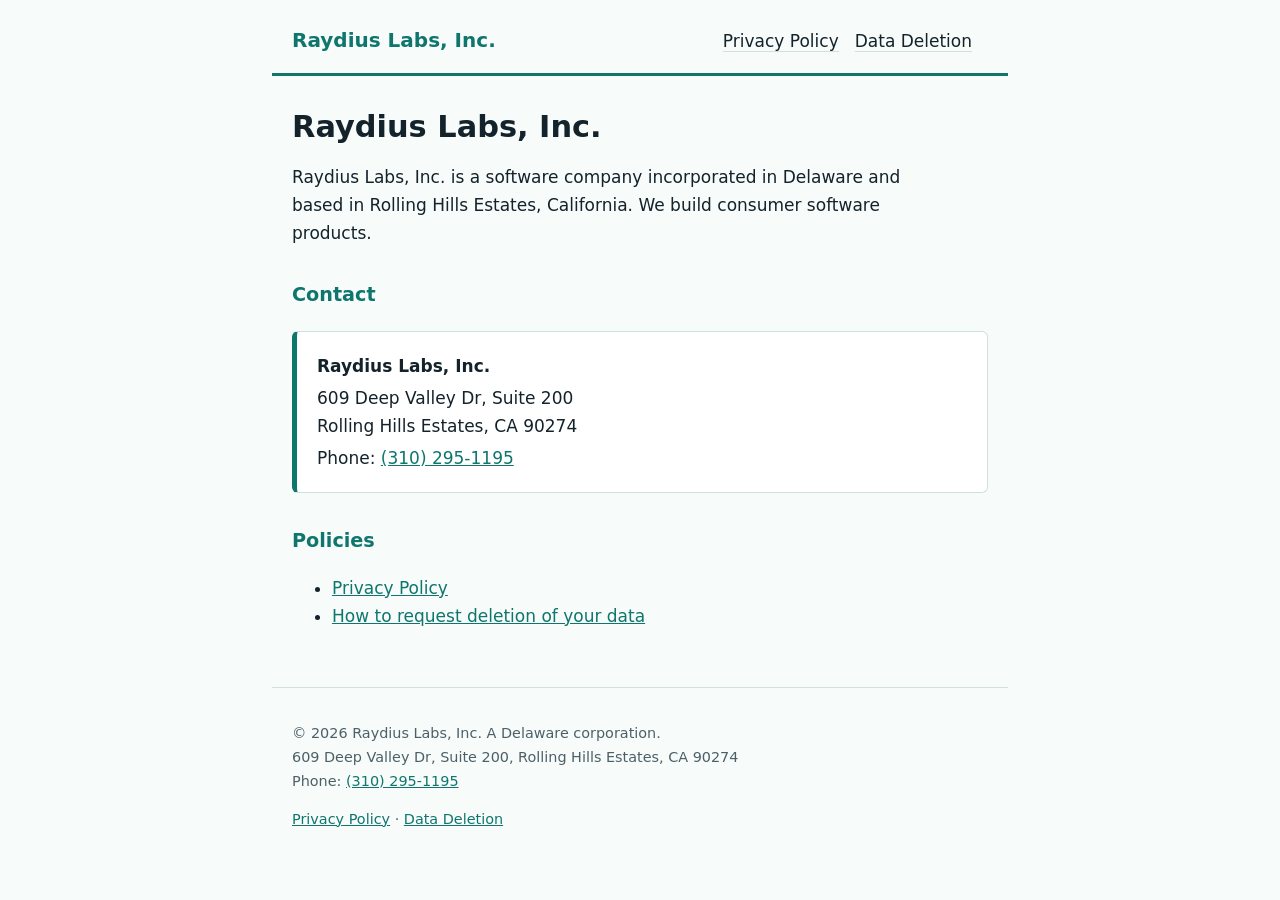
==== index.html @ 4aee16a5 "Raydius Labs, Inc. site" ====
<!doctype html>
<html lang="en">
<head>
<meta charset="utf-8">
<meta name="viewport" content="width=device-width, initial-scale=1">
<title>Raydius Labs, Inc.</title>
<meta name="description" content="Raydius Labs, Inc. is a Delaware software company based in Rolling Hills Estates, California.">
<link rel="canonical" href="https://raydiuslabs.com/">
<link rel="icon" href="data:image/svg+xml,%3Csvg xmlns=%27http://www.w3.org/2000/svg%27 viewBox=%270 0 32 32%27%3E%3Crect width=%2732%27 height=%2732%27 rx=%276%27 fill=%27%230f766e%27/%3E%3C/svg%3E">
<link rel="stylesheet" href="/style.css">
</head>
<body>
<header>
<a class="brand" href="/">Raydius Labs, Inc.</a>
<nav aria-label="Site"><a href="/privacy/">Privacy Policy</a><a href="/data-deletion/">Data Deletion</a></nav>
</header>
<main>
<h1>Raydius Labs, Inc.</h1>
<p>Raydius Labs, Inc. is a software company incorporated in Delaware and based in Rolling Hills Estates, California. We build consumer software products.</p>
<h2>Contact</h2>
<div class="card">
<p><strong>Raydius Labs, Inc.</strong></p>
<p>609 Deep Valley Dr, Suite 200<br>Rolling Hills Estates, CA 90274</p>
<p>Phone: <a href="tel:+13102951195">(310) 295-1195</a></p>
</div>
<h2>Policies</h2>
<ul>
<li><a href="/privacy/">Privacy Policy</a></li>
<li><a href="/data-deletion/">How to request deletion of your data</a></li>
</ul>
</main>
<footer>
<p>&copy; 2026 Raydius Labs, Inc. A Delaware corporation.<br>609 Deep Valley Dr, Suite 200, Rolling Hills Estates, CA 90274<br>Phone: <a href="tel:+13102951195">(310) 295-1195</a></p>
<p><a href="/privacy/">Privacy Policy</a> &middot; <a href="/data-deletion/">Data Deletion</a></p>
</footer>
</body>
</html>
---- style.css ----
:root{--ink:#14232b;--muted:#4d6068;--accent:#0f766e;--accent-soft:#e3f4f1;--line:#cfe0dd;--bg:#f7fbfa}
*{box-sizing:border-box}
html{-webkit-text-size-adjust:100%}
body{margin:0;font:17px/1.65 system-ui,-apple-system,"Segoe UI",Roboto,Helvetica,Arial,sans-serif;color:var(--ink);background:var(--bg)}
header,main,footer{width:100%;max-width:46rem;margin:0 auto;padding:0 1.25rem}
header{padding-top:1.5rem;padding-bottom:1rem;border-bottom:3px solid var(--accent);display:flex;flex-wrap:wrap;gap:.5rem 1.5rem;align-items:baseline;justify-content:space-between}
.brand{font-weight:700;font-size:1.25rem;color:var(--accent);text-decoration:none}
nav a{margin-right:1rem;color:var(--ink);text-decoration:none;border-bottom:1px solid var(--line)}
nav a:hover,nav a:focus{border-bottom-color:var(--accent);color:var(--accent)}
main{padding-top:2rem;padding-bottom:2.5rem}
h1{font-size:1.9rem;line-height:1.25;margin:0 0 1rem}
h2{font-size:1.2rem;margin:2rem 0 .5rem;color:var(--accent)}
p,li{max-width:40rem}
.card{background:#fff;border:1px solid var(--line);border-left:5px solid var(--accent);border-radius:6px;padding:1rem 1.25rem;margin:1.25rem 0}
.card p{margin:.25rem 0}
.updated{color:var(--muted);font-size:.9rem}
footer{padding-top:1.25rem;padding-bottom:2rem;border-top:1px solid var(--line);color:var(--muted);font-size:.9rem}
footer a{color:var(--accent)}
a{color:var(--accent)}
@media (max-width:480px){body{font-size:16px}h1{font-size:1.55rem}}
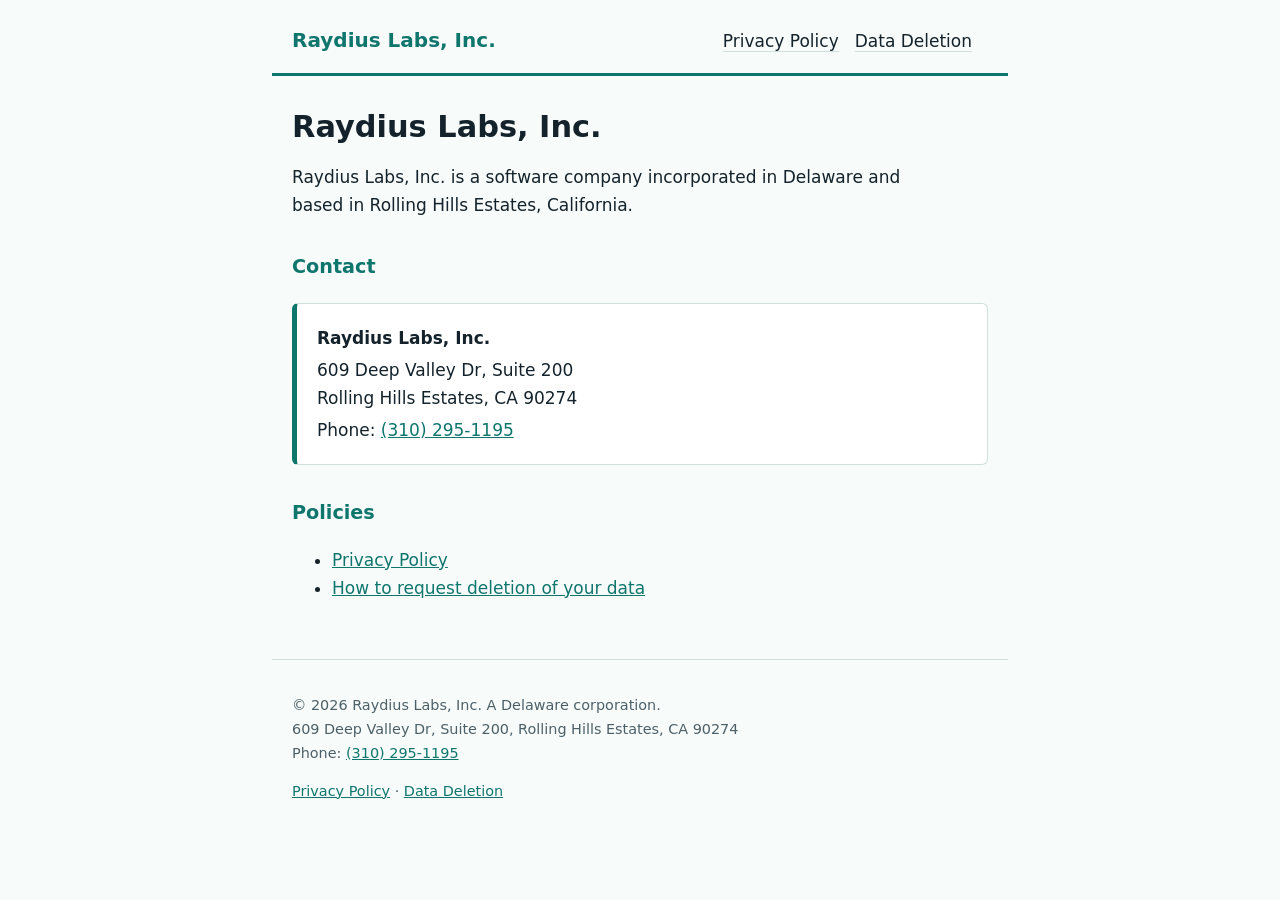
==== commit faed40fc: "Soften wording" ====
--- a/index.html
+++ b/index.html
@@ -16,7 +16,7 @@
 </header>
 <main>
 <h1>Raydius Labs, Inc.</h1>
-<p>Raydius Labs, Inc. is a software company incorporated in Delaware and based in Rolling Hills Estates, California. We build consumer software products.</p>
+<p>Raydius Labs, Inc. is a software company incorporated in Delaware and based in Rolling Hills Estates, California.</p>
 <h2>Contact</h2>
 <div class="card">
 <p><strong>Raydius Labs, Inc.</strong></p>
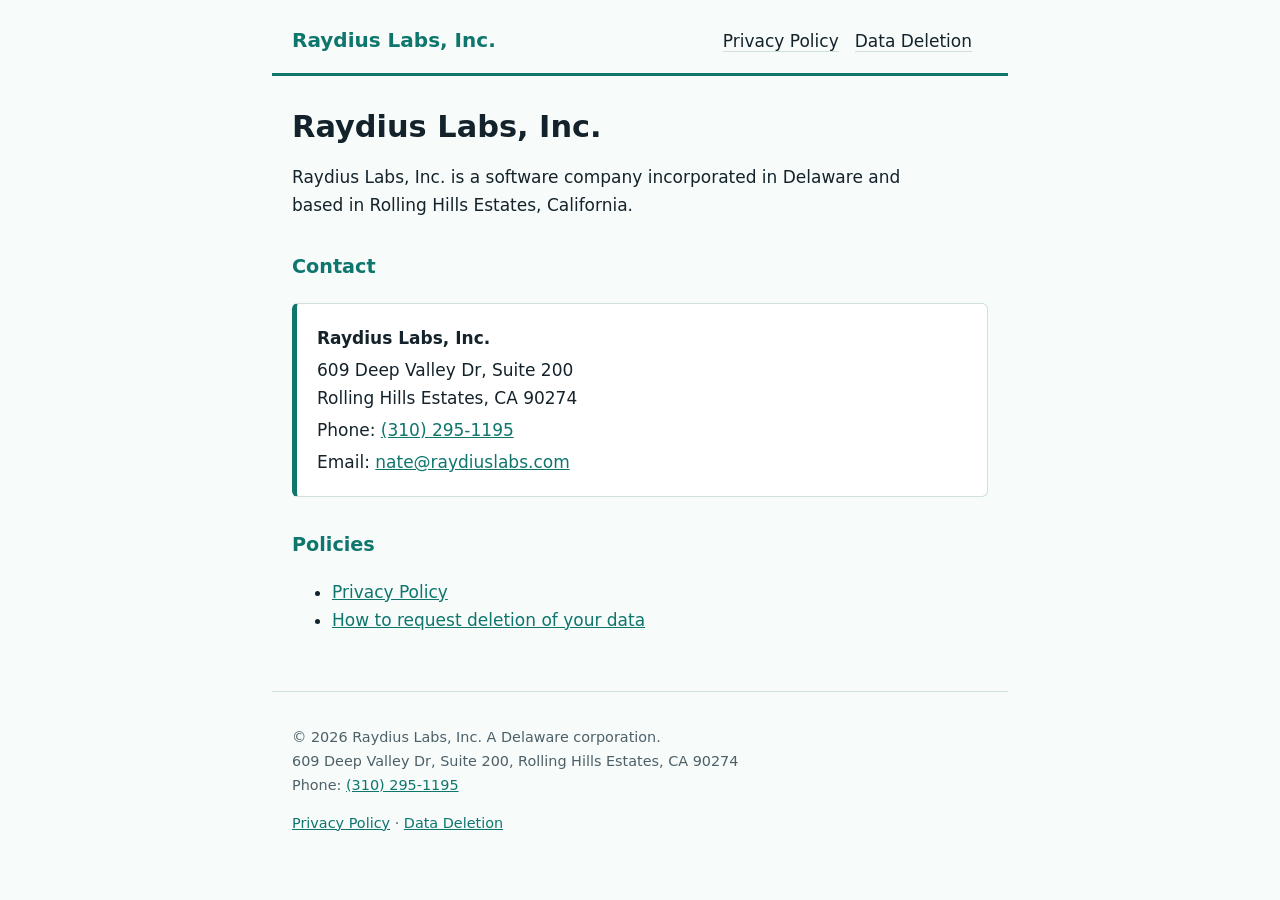
==== commit 4e3980c2: "Add contact email to pages Co-Authored-By: Claude Sonnet 5.5 <noreply@anthropic.com>" ====
--- a/index.html
+++ b/index.html
@@ -22,6 +22,7 @@
 <p><strong>Raydius Labs, Inc.</strong></p>
 <p>609 Deep Valley Dr, Suite 200<br>Rolling Hills Estates, CA 90274</p>
 <p>Phone: <a href="tel:+13102951195">(310) 295-1195</a></p>
+<p>Email: <a href="mailto:nate@raydiuslabs.com">nate@raydiuslabs.com</a></p>
 </div>
 <h2>Policies</h2>
 <ul>
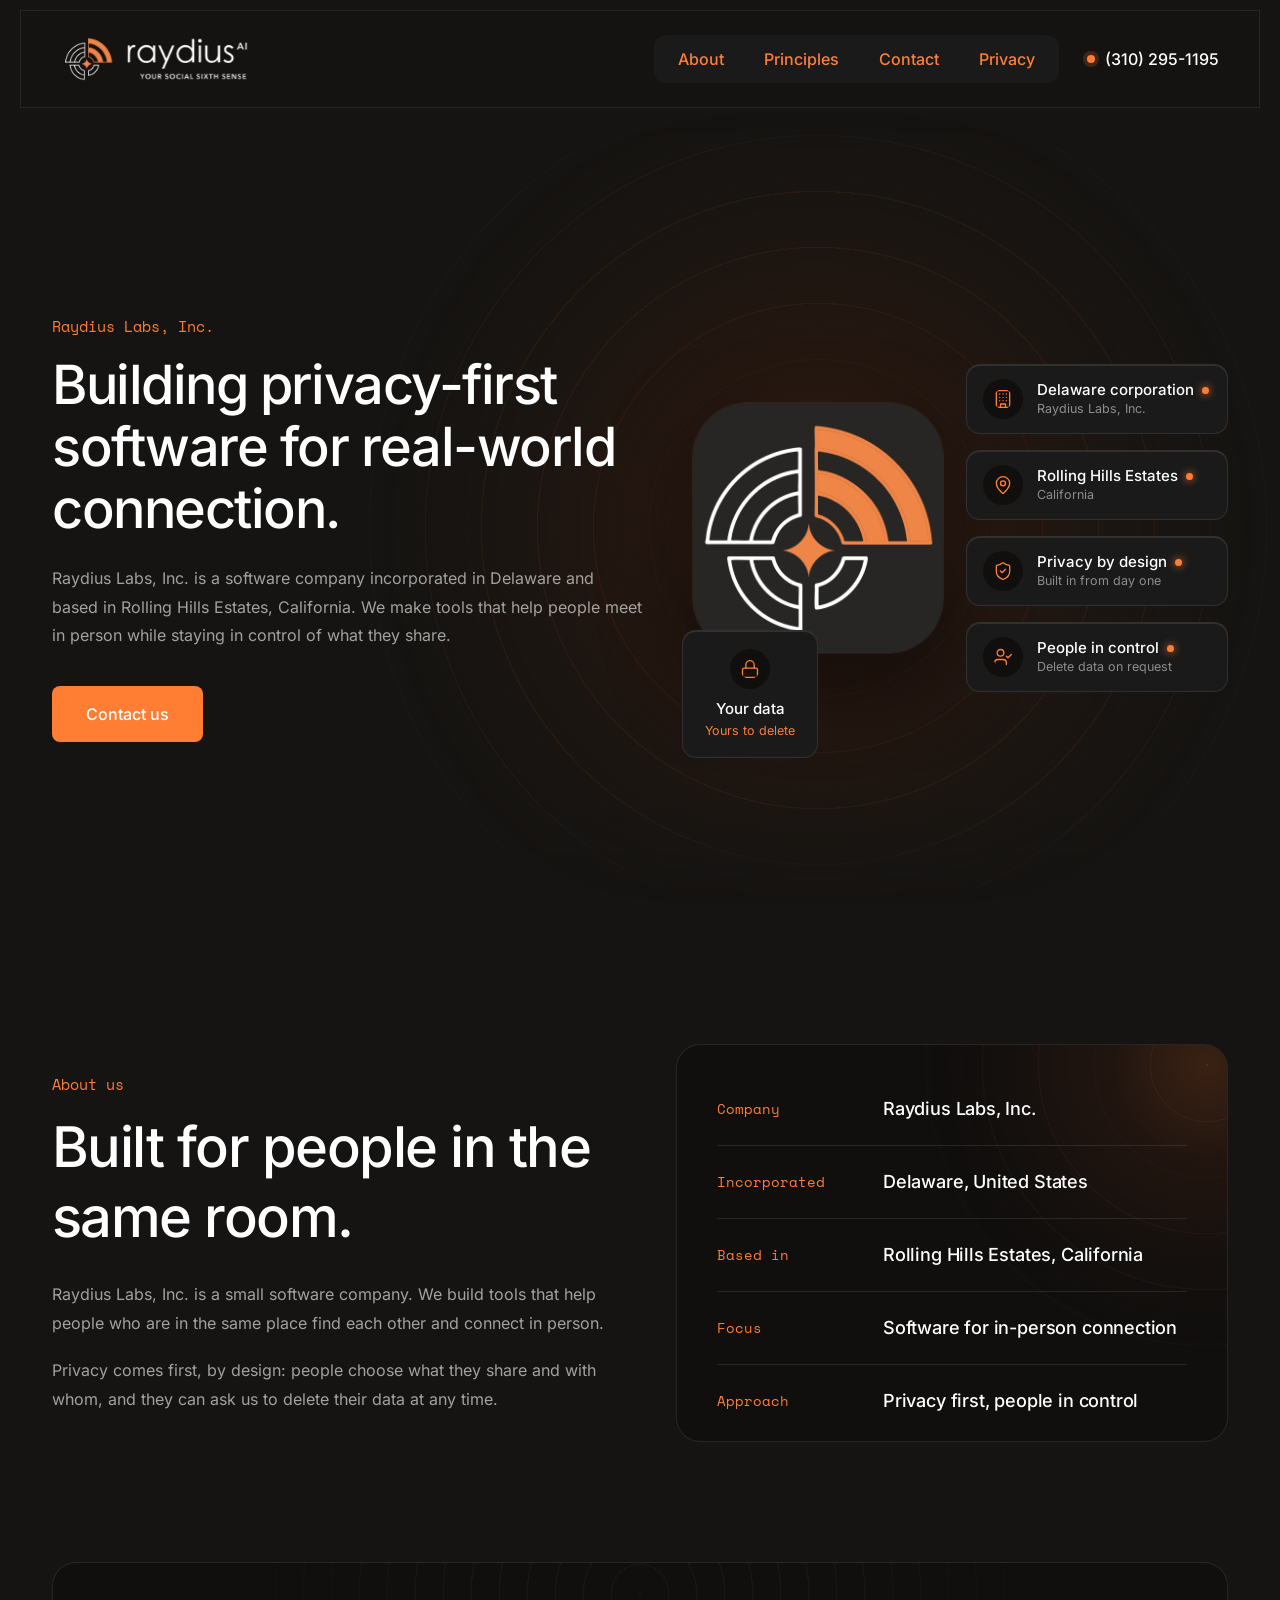
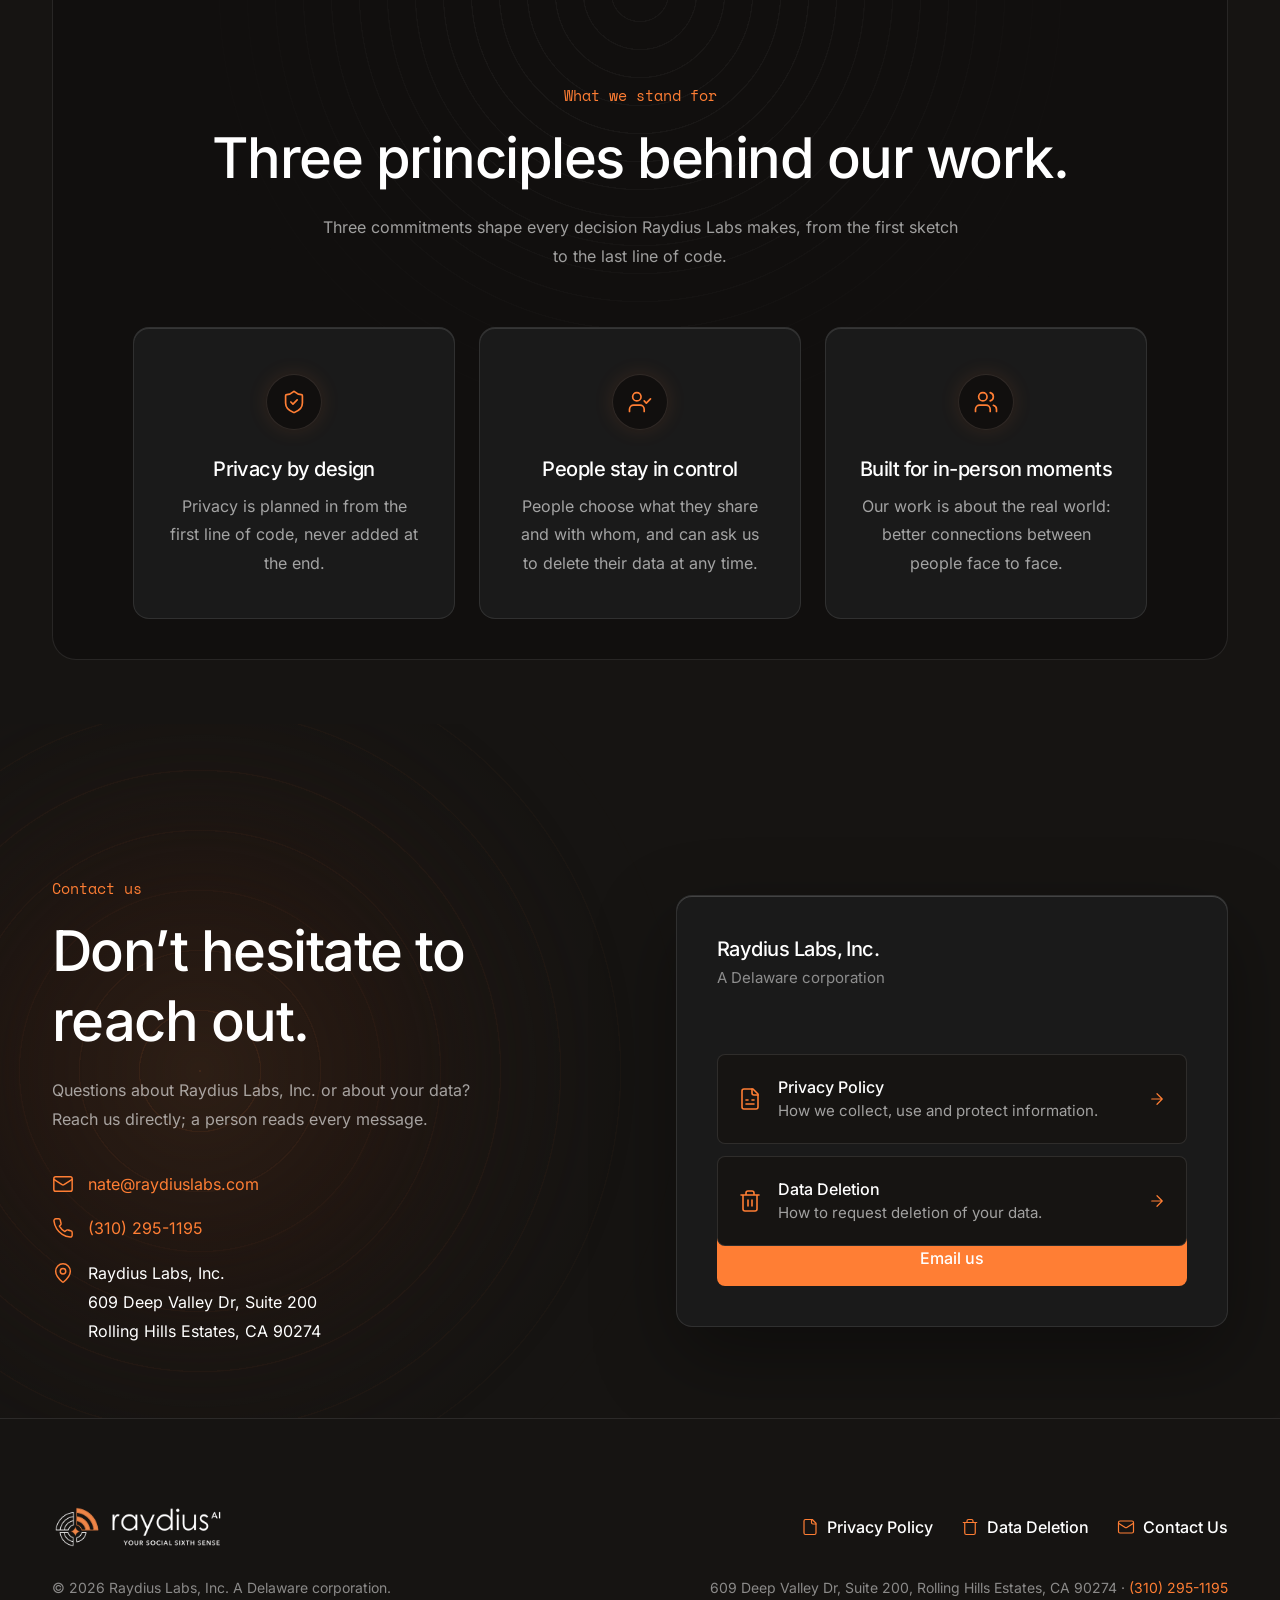
==== commit 7f4e0f61: "Redesign to match raydius.ai: new layout, motion, fonts and brand assets Co-Authored-By: Claude Sonn" ====
--- a/index.html
+++ b/index.html
@@ -3,36 +3,38 @@
 <head>
 <meta charset="utf-8">
 <meta name="viewport" content="width=device-width, initial-scale=1">
+<meta name="facebook-domain-verification" content="yglqs19a808cx8rzmtm6hwnmjdxn8h" />
 <title>Raydius Labs, Inc.</title>
 <meta name="description" content="Raydius Labs, Inc. is a Delaware software company based in Rolling Hills Estates, California.">
 <link rel="canonical" href="https://raydiuslabs.com/">
-<link rel="icon" href="data:image/svg+xml,%3Csvg xmlns=%27http://www.w3.org/2000/svg%27 viewBox=%270 0 32 32%27%3E%3Crect width=%2732%27 height=%2732%27 rx=%276%27 fill=%27%230f766e%27/%3E%3C/svg%3E">
+<link rel="icon" href="/assets/img/cropped-icon-raydius-512x512-blk-32x32.png" sizes="32x32">
+<link rel="icon" href="/assets/img/cropped-icon-raydius-512x512-blk-192x192.png" sizes="192x192">
+<link rel="apple-touch-icon" href="/assets/img/cropped-icon-raydius-512x512-blk-180x180.png">
+<meta name="msapplication-TileImage" content="/assets/img/cropped-icon-raydius-512x512-blk-270x270.png">
+<meta name="theme-color" content="#161412">
+<link rel="preload" href="/assets/fonts/Inter-Variable-latin.woff2" as="font" type="font/woff2" crossorigin>
+<script>(function(h,w){if("IntersectionObserver"in w&&!w.matchMedia("(prefers-reduced-motion: reduce)").matches){h.classList.add("js");var f=function(){if(!w.__mo)h.classList.remove("js")};document.addEventListener("DOMContentLoaded",f);setTimeout(f,3000)}})(document.documentElement,window)</script>
 <link rel="stylesheet" href="/style.css">
 </head>
-<body>
-<header>
-<a class="brand" href="/">Raydius Labs, Inc.</a>
-<nav aria-label="Site"><a href="/privacy/">Privacy Policy</a><a href="/data-deletion/">Data Deletion</a></nav>
-</header>
+<body class="home">
+<header class="hdr"><div class="in"><a class="logo" href="/" aria-label="Raydius Labs, Inc. home"><img src="/assets/img/logo-web-raydius-fill.png" alt="Raydius" width="468" height="108"></a><div class="right"><nav class="nav" aria-label="Main"><a href="#about">About</a><a href="#principles">Principles</a><a href="#contact">Contact</a><a href="/privacy/">Privacy</a></nav><a class="cta" href="tel:+13102951195">(310) 295-1195</a></div><a class="burger" href="#menu" aria-label="Open menu" aria-controls="menu"><span></span></a></div><div id="menu" class="drawer" role="dialog" aria-label="Menu"><div class="dtop"><a class="logo" href="/" aria-label="Raydius Labs, Inc. home"><img src="/assets/img/logo-web-raydius-fill.png" alt="Raydius" width="468" height="108"></a><a class="dx" href="#" aria-label="Close menu"><span></span></a></div><nav class="dnav" aria-label="Mobile"><a href="#about">About</a><a href="#principles">Principles</a><a href="#contact">Contact</a><a href="/privacy/">Privacy</a><a href="/data-deletion/">Data Deletion</a></nav><p class="dmeta"><a href="tel:+13102951195">(310) 295-1195</a><a href="mailto:nate@raydiuslabs.com">nate@raydiuslabs.com</a></p></div></header>
 <main>
-<h1>Raydius Labs, Inc.</h1>
-<p>Raydius Labs, Inc. is a software company incorporated in Delaware and based in Rolling Hills Estates, California.</p>
-<h2>Contact</h2>
-<div class="card">
-<p><strong>Raydius Labs, Inc.</strong></p>
-<p>609 Deep Valley Dr, Suite 200<br>Rolling Hills Estates, CA 90274</p>
-<p>Phone: <a href="tel:+13102951195">(310) 295-1195</a></p>
-<p>Email: <a href="mailto:nate@raydiuslabs.com">nate@raydiuslabs.com</a></p>
-</div>
-<h2>Policies</h2>
-<ul>
-<li><a href="/privacy/">Privacy Policy</a></li>
-<li><a href="/data-deletion/">How to request deletion of your data</a></li>
-</ul>
+<section class="hero hv1"><div class="wrap grid">
+<div><span class="eyebrow">Raydius Labs, Inc.</span><h1>Building privacy-first software for real-world connection.</h1><p class="lead">Raydius Labs, Inc. is a software company incorporated in Delaware and based in Rolling Hills Estates, California. We make tools that help people meet in person while staying in control of what they share.</p><a class="btn" href="#contact">Contact us</a></div>
+<div class="art"><div class="rings"></div><img class="mark" src="/assets/img/icon-raydius-512x512-bkgrd-1.png" alt="" width="512" height="512">
+<ul class="chips"><li><svg class="ico" viewBox="0 0 24 24" aria-hidden="true"><rect x="4" y="2" width="16" height="20" rx="2"/><path d="M9 22v-4h6v4M8 6h.01M16 6h.01M12 6h.01M12 10h.01M12 14h.01M16 10h.01M16 14h.01M8 10h.01M8 14h.01"/></svg><div><b>Delaware corporation<i></i></b><span>Raydius Labs, Inc.</span></div></li><li><svg class="ico" viewBox="0 0 24 24" aria-hidden="true"><path d="M20 10c0 4.99-5.54 10.19-7.4 11.8a1 1 0 0 1-1.2 0C9.54 20.19 4 14.99 4 10a8 8 0 0 1 16 0"/><circle cx="12" cy="10" r="3"/></svg><div><b>Rolling Hills Estates<i></i></b><span>California</span></div></li><li><svg class="ico" viewBox="0 0 24 24" aria-hidden="true"><path d="M20 13c0 5-3.5 7.5-7.66 8.95a1 1 0 0 1-.67-.01C7.5 20.5 4 18 4 13V6a1 1 0 0 1 1-1c2 0 4.5-1.2 6.24-2.72a1.17 1.17 0 0 1 1.52 0C14.51 3.81 17 5 19 5a1 1 0 0 1 1 1z"/><path d="m9 12 2 2 4-4"/></svg><div><b>Privacy by design<i></i></b><span>Built in from day one</span></div></li><li><svg class="ico" viewBox="0 0 24 24" aria-hidden="true"><circle cx="9" cy="7" r="4"/><path d="M16 21v-2a4 4 0 0 0-4-4H6a4 4 0 0 0-4 4v2"/><path d="m16 11 2 2 4-4"/></svg><div><b>People in control<i></i></b><span>Delete data on request</span></div></li></ul>
+<a class="tag" href="/data-deletion/"><svg class="ico" viewBox="0 0 24 24" aria-hidden="true"><rect x="3" y="11" width="18" height="11" rx="2"/><path d="M7 11V7a5 5 0 0 1 10 0v4"/></svg><b>Your data</b><span>Yours to delete</span></a></div></div></section>
+<section id="about" class="ab2"><div class="wrap split"><div class="txt"><span class="eyebrow">About us</span><h2>Built for people in the same room.</h2><p>Raydius Labs, Inc. is a small software company. We build tools that help people who are in the same place find each other and connect in person.</p><p>Privacy comes first, by design: people choose what they share and with whom, and they can ask us to delete their data at any time.</p></div>
+<div class="sheet panel"><div class="rings"></div><dl><div><dt>Company</dt><dd>Raydius Labs, Inc.</dd></div><div><dt>Incorporated</dt><dd>Delaware, United States</dd></div><div><dt>Based in</dt><dd>Rolling Hills Estates, California</dd></div><div><dt>Focus</dt><dd>Software for in-person connection</dd></div><div><dt>Approach</dt><dd>Privacy first, people in control</dd></div></dl></div></div></section>
+<section id="principles"><div class="wrap"><div class="ppanel"><div class="center"><span class="eyebrow">What we stand for</span><h2>Three principles behind our work.</h2><p class="lead">Three commitments shape every decision Raydius Labs makes, from the first sketch to the last line of code.</p></div><div class="pgrid"><div class="pc"><span class="badge"><svg class="ico" viewBox="0 0 24 24" aria-hidden="true"><path d="M20 13c0 5-3.5 7.5-7.66 8.95a1 1 0 0 1-.67-.01C7.5 20.5 4 18 4 13V6a1 1 0 0 1 1-1c2 0 4.5-1.2 6.24-2.72a1.17 1.17 0 0 1 1.52 0C14.51 3.81 17 5 19 5a1 1 0 0 1 1 1z"/><path d="m9 12 2 2 4-4"/></svg></span><h4>Privacy by design</h4><p>Privacy is planned in from the first line of code, never added at the end.</p></div><div class="pc"><span class="badge"><svg class="ico" viewBox="0 0 24 24" aria-hidden="true"><circle cx="9" cy="7" r="4"/><path d="M16 21v-2a4 4 0 0 0-4-4H6a4 4 0 0 0-4 4v2"/><path d="m16 11 2 2 4-4"/></svg></span><h4>People stay in control</h4><p>People choose what they share and with whom, and can ask us to delete their data at any time.</p></div><div class="pc"><span class="badge"><svg class="ico" viewBox="0 0 24 24" aria-hidden="true"><path d="M16 21v-2a4 4 0 0 0-4-4H6a4 4 0 0 0-4 4v2"/><circle cx="9" cy="7" r="4"/><path d="M22 21v-2a4 4 0 0 0-3-3.87"/><path d="M16 3.13a4 4 0 0 1 0 7.75"/></svg></span><h4>Built for in-person moments</h4><p>Our work is about the real world: better connections between people face to face.</p></div></div></div></div></section>
+<section id="contact" class="ct2"><div class="ct2-glow" aria-hidden="true"></div><div class="wrap ct2-grid"><div><span class="eyebrow">Contact us</span><h2>Don&rsquo;t hesitate to reach out.</h2><p class="ct2-lead">Questions about Raydius Labs, Inc. or about your data? Reach us directly; a person reads every message.</p><ul class="ct2-list">
+<li><svg class="ico" viewBox="0 0 24 24" aria-hidden="true"><rect x="2" y="4" width="20" height="16" rx="2"/><path d="m22 7-8.97 5.7a1.94 1.94 0 0 1-2.06 0L2 7"/></svg><a href="mailto:nate@raydiuslabs.com">nate@raydiuslabs.com</a></li>
+<li><svg class="ico" viewBox="0 0 24 24" aria-hidden="true"><path d="M22 16.92v3a2 2 0 0 1-2.18 2 19.8 19.8 0 0 1-8.63-3.07 19.5 19.5 0 0 1-6-6 19.8 19.8 0 0 1-3.07-8.67A2 2 0 0 1 4.11 2h3a2 2 0 0 1 2 1.72c.13.96.36 1.9.7 2.81a2 2 0 0 1-.45 2.11L8.09 9.91a16 16 0 0 0 6 6l1.27-1.27a2 2 0 0 1 2.11-.45c.91.34 1.85.57 2.81.7A2 2 0 0 1 22 16.92z"/></svg><a href="tel:+13102951195">(310) 295-1195</a></li>
+<li><svg class="ico" viewBox="0 0 24 24" aria-hidden="true"><path d="M20 10c0 4.99-5.54 10.19-7.4 11.8a1 1 0 0 1-1.2 0C9.54 20.19 4 14.99 4 10a8 8 0 0 1 16 0"/><circle cx="12" cy="10" r="3"/></svg><span>Raydius Labs, Inc.<br>609 Deep Valley Dr, Suite 200<br>Rolling Hills Estates, CA 90274</span></li></ul></div>
+<div class="ct2-card"><p class="ct2-ct">Raydius Labs, Inc. <span>A Delaware corporation</span></p><a class="ct2-row" href="/privacy/"><svg class="ico" viewBox="0 0 24 24" aria-hidden="true"><path d="M15 2H6a2 2 0 0 0-2 2v16a2 2 0 0 0 2 2h12a2 2 0 0 0 2-2V7Z"/><path d="M14 2v4a2 2 0 0 0 2 2h4"/><path d="M10 13H8M16 17H8M16 13h-2"/></svg><span><b>Privacy Policy</b>How we collect, use and protect information.</span><svg class="ico arr" viewBox="0 0 24 24" aria-hidden="true"><path d="M5 12h14M12 5l7 7-7 7"/></svg></a><a class="ct2-row" href="/data-deletion/"><svg class="ico" viewBox="0 0 24 24" aria-hidden="true"><path d="M3 6h18M19 6v14c0 1-1 2-2 2H7c-1 0-2-1-2-2V6M8 6V4c0-1 1-2 2-2h4c1 0 2 1 2 2v2"/><path d="M10 11v6M14 11v6"/></svg><span><b>Data Deletion</b>How to request deletion of your data.</span><svg class="ico arr" viewBox="0 0 24 24" aria-hidden="true"><path d="M5 12h14M12 5l7 7-7 7"/></svg></a><a class="btn ct2-btn" href="mailto:nate@raydiuslabs.com">Email us</a></div></div></section>
 </main>
-<footer>
-<p>&copy; 2026 Raydius Labs, Inc. A Delaware corporation.<br>609 Deep Valley Dr, Suite 200, Rolling Hills Estates, CA 90274<br>Phone: <a href="tel:+13102951195">(310) 295-1195</a></p>
-<p><a href="/privacy/">Privacy Policy</a> &middot; <a href="/data-deletion/">Data Deletion</a></p>
-</footer>
-</body>
-</html>
+<footer class="f1"><div class="wrap top"><a class="logo" href="/"><img src="/assets/img/logo-web-raydius-fill.png" alt="Raydius" width="468" height="108"></a><nav class="icl" aria-label="Legal"><a href="/privacy/"><svg class="ico fi" viewBox="0 0 24 24" aria-hidden="true"><path d="M15 2H6a2 2 0 0 0-2 2v16a2 2 0 0 0 2 2h12a2 2 0 0 0 2-2V7Z"/><path d="M14 2v4a2 2 0 0 0 2 2h4"/></svg>Privacy Policy</a><a href="/data-deletion/"><svg class="ico fi" viewBox="0 0 24 24" aria-hidden="true"><path d="M3 6h18M19 6v14c0 1-1 2-2 2H7c-1 0-2-1-2-2V6M8 6V4c0-1 1-2 2-2h4c1 0 2 1 2 2v2"/></svg>Data Deletion</a><a href="mailto:nate@raydiuslabs.com"><svg class="ico fi" viewBox="0 0 24 24" aria-hidden="true"><rect x="2" y="4" width="20" height="16" rx="2"/><path d="m22 7-8.97 5.7a1.94 1.94 0 0 1-2.06 0L2 7"/></svg>Contact Us</a></nav></div>
+<div class="rule"></div><div class="wrap bot"><p>&copy; 2026 Raydius Labs, Inc. A Delaware corporation.</p><p>609 Deep Valley Dr, Suite 200, Rolling Hills Estates, CA 90274 &middot; <a href="tel:+13102951195">(310) 295-1195</a></p></div></footer>
+<script>(()=>{const h=document.querySelector(".hdr");let y=scrollY;addEventListener("scroll",()=>{const n=scrollY;h.classList.toggle("scrolled",n>40);h.classList.toggle("hide",n>y&&n>200);y=n},{passive:true});document.querySelectorAll(".drawer a[href^='#'],.drawer a[href^='/']").forEach(a=>a.addEventListener("click",()=>{if(location.hash==="#menu")history.replaceState(null,"",location.pathname)}))})()</script>
+<script src="/motion.js" defer></script>
+</body></html>
--- a/style.css
+++ b/style.css
@@ -1,20 +1,205 @@
-:root{--ink:#14232b;--muted:#4d6068;--accent:#0f766e;--accent-soft:#e3f4f1;--line:#cfe0dd;--bg:#f7fbfa}
-*{box-sizing:border-box}
-html{-webkit-text-size-adjust:100%}
-body{margin:0;font:17px/1.65 system-ui,-apple-system,"Segoe UI",Roboto,Helvetica,Arial,sans-serif;color:var(--ink);background:var(--bg)}
-header,main,footer{width:100%;max-width:46rem;margin:0 auto;padding:0 1.25rem}
-header{padding-top:1.5rem;padding-bottom:1rem;border-bottom:3px solid var(--accent);display:flex;flex-wrap:wrap;gap:.5rem 1.5rem;align-items:baseline;justify-content:space-between}
-.brand{font-weight:700;font-size:1.25rem;color:var(--accent);text-decoration:none}
-nav a{margin-right:1rem;color:var(--ink);text-decoration:none;border-bottom:1px solid var(--line)}
-nav a:hover,nav a:focus{border-bottom-color:var(--accent);color:var(--accent)}
-main{padding-top:2rem;padding-bottom:2.5rem}
-h1{font-size:1.9rem;line-height:1.25;margin:0 0 1rem}
-h2{font-size:1.2rem;margin:2rem 0 .5rem;color:var(--accent)}
-p,li{max-width:40rem}
-.card{background:#fff;border:1px solid var(--line);border-left:5px solid var(--accent);border-radius:6px;padding:1rem 1.25rem;margin:1.25rem 0}
-.card p{margin:.25rem 0}
-.updated{color:var(--muted);font-size:.9rem}
-footer{padding-top:1.25rem;padding-bottom:2rem;border-top:1px solid var(--line);color:var(--muted);font-size:.9rem}
-footer a{color:var(--accent)}
-a{color:var(--accent)}
-@media (max-width:480px){body{font-size:16px}h1{font-size:1.55rem}}
+/* Raydius Labs site styles. */
+@font-face{font-family:"Inter";src:url(/assets/fonts/Inter-Variable-latin.woff2) format("woff2");font-weight:100 900;font-display:swap}
+@font-face{font-family:"Space Mono";src:url(/assets/fonts/SpaceMono-400.ttf) format("truetype");font-weight:400;font-display:swap}
+:root{--bg:#161412;--surface:#1A1A1A;--surface-2:#202020;--sunken:#110F0E;--glow:#271811;--accent:#FF7E34;--text:#fff;--body:rgba(255,255,255,.6);--muted:rgba(255,255,255,.5);--line:rgba(190,190,190,.13);--ease:cubic-bezier(0,.49,.27,.99)}
+*{box-sizing:border-box;margin:0;padding:0}
+html{scroll-behavior:smooth}
+html,body{overflow-x:clip}
+body{background:var(--bg);color:var(--body);font:400 16px/28.8px Inter,system-ui,sans-serif;-webkit-font-smoothing:antialiased}
+a{color:var(--accent);text-decoration:none;transition:color .3s var(--ease)}
+a:hover{color:#fff}
+:focus-visible{outline:2px solid var(--accent);outline-offset:3px}
+.wrap{width:min(100% - 40px,1176px);margin:0 auto}
+h1,h2,h3,h4{color:var(--text);font-weight:500;letter-spacing:-.027em}
+h1{font-size:54px;line-height:62px}
+h2{font-size:56px;line-height:70px}
+h3{font-size:24px;line-height:36px}
+h4{font-size:20px;line-height:26px}
+.eyebrow{font:400 15px/24px "Space Mono",monospace;color:var(--accent);display:block;margin-bottom:16px}
+.lead{max-width:640px}
+.center{text-align:center}.center .lead{margin:20px auto 0}
+section{padding:96px 0}
+.btn{display:inline-block;background:var(--accent);color:#fff;font:500 16px/20px Inter;padding:18px 34px;border-radius:8px;transition:filter .3s ease-out}
+.btn:hover{color:#fff;filter:brightness(1.08)}
+.btn-ghost{background:var(--surface);border:1px solid var(--line);padding:17px 28px}
+.card{background:var(--surface);border:1px solid var(--line);border-radius:16px;padding:32px;box-shadow:inset 0 1px 0 rgba(255,255,255,.18)}
+.panel{background:var(--surface);border:1px solid var(--line);border-radius:24px}
+.ico{width:28px;height:28px;stroke:var(--accent);fill:none;stroke-width:1.6;stroke-linecap:round;stroke-linejoin:round}
+.mark{display:block;border-radius:22%;box-shadow:0 0 0 1px rgba(255,255,255,.06),0 30px 80px rgba(0,0,0,.5)}
+.rings{position:absolute;pointer-events:none;border-radius:50%;
+ background:radial-gradient(circle,rgba(255,126,52,.22) 0,rgba(39,24,17,.9) 22%,rgba(22,20,18,0) 62%),
+ repeating-radial-gradient(circle,rgba(255,126,52,.16) 0 1px,transparent 1.5px 56px);
+ -webkit-mask:radial-gradient(circle,#000 30%,transparent 70%);mask:radial-gradient(circle,#000 30%,transparent 70%)}
+@media (max-width:760px){h1{font-size:40px;line-height:46px}h2{font-size:36px;line-height:44px}section{padding:64px 0}}
+@media (prefers-reduced-motion:reduce){*{animation:none!important;transition:none!important}html{scroll-behavior:auto}}
+/* ===== header ===== */
+.hdr .logo img{height:44px;width:auto;display:block}
+.hdr{transition:transform .4s var(--ease),background .3s ease}.hdr.hide{transform:translateY(-140%)}
+.burger{display:none;width:44px;height:44px;align-items:center;justify-content:center}
+.burger span,.dx span{display:block;width:20px;height:2px;background:currentColor;box-shadow:0 6px 0 currentColor,0 -6px 0 currentColor}
+.drawer{display:none}
+.drawer .dtop{display:flex;justify-content:space-between;align-items:center}.drawer .logo img{height:36px;width:auto;display:block}
+.dx{width:44px;height:44px;display:flex;align-items:center;justify-content:center;color:#fff}.dx span{box-shadow:none;transform:rotate(45deg);position:relative}.dx span:after{content:"";position:absolute;inset:0;background:currentColor;transform:rotate(90deg)}
+.dnav{display:grid}.dnav a{font:500 24px/32px Inter;letter-spacing:-.027em;color:#fff;padding:18px 0;border-bottom:1px solid var(--line)}.dnav a:hover{color:var(--accent)}
+.dmeta{display:grid;gap:6px;font:400 15px/24px "Space Mono",monospace;margin-top:32px}
+.hdr{position:sticky;top:10px;z-index:10;margin:10px auto 0;width:min(98%,1240px);border:1px solid rgba(255,255,255,.08);background:rgba(22,20,18,.72);backdrop-filter:blur(10px)}
+.hdr.scrolled{background:rgba(22,20,18,.92)}
+.hdr .in{display:flex;align-items:center;justify-content:space-between;padding:24px 40px}
+.hdr .right{display:flex;align-items:center;gap:28px}
+.nav{display:flex;gap:40px;background:var(--surface);border-radius:12px;padding:12px 24px}
+.nav a{font:500 16px/24px Inter}
+.cta{font:500 16px/24px Inter;color:#fff;display:inline-flex;align-items:center;gap:10px}.cta:before{content:"";width:8px;height:8px;border-radius:50%;background:var(--accent);box-shadow:0 0 0 4px rgba(255,126,52,.18)}.cta:hover{color:var(--accent)}
+.burger{color:#fff}
+@media (max-width:960px){.nav{gap:28px}}
+@media (max-width:860px){
+ .hdr{backdrop-filter:none;-webkit-backdrop-filter:none;top:0;margin:0;width:100%;border-width:0 0 1px;background:#1A1A1A}.hdr .in{padding:14px 20px}.hdr .logo img{height:38px}
+ .hdr .right{display:none}.burger{display:flex;margin-right:-10px}
+ .drawer:target{display:block;position:fixed;inset:0;z-index:20;background:var(--bg);padding:14px 20px 40px;overflow:auto}
+ .drawer:target .dnav{margin-top:24px}
+}
+
+/* ===== hero ===== */
+.hero{position:relative;overflow:hidden;padding:160px 0 150px}
+.hero .grid{position:relative;display:grid;grid-template-columns:1.05fr .95fr;gap:48px;align-items:center}
+.hero .lead{margin:24px 0 36px}
+.hero .grid>div:first-child{position:relative;z-index:2}
+.hero .art{position:relative;height:540px}
+.hero .rings{width:1000px;height:1000px;left:150px;top:50%;transform:translate(-50%,-50%)}
+.hero .mark{position:absolute;left:150px;top:50%;width:250px;height:250px;transform:translate(-50%,-50%)}
+.hero .chips{position:absolute;right:-48px;top:50%;transform:translateY(-50%);list-style:none;display:grid;gap:16px;width:262px}
+.hero .chips li,.hero .tag{display:flex;gap:14px;align-items:center;background:var(--surface);border:1px solid var(--line);border-radius:14px;padding:14px 16px;box-shadow:inset 0 1px 0 rgba(255,255,255,.1)}
+.hero .chips .ico,.hero .tag .ico{flex:none;width:40px;height:40px;padding:10px;border-radius:50%;background:var(--sunken)}
+.hero .chips b{white-space:nowrap;display:flex;align-items:center;gap:8px;color:#fff;font:500 15px/20px Inter}
+.hero .chips b i{width:7px;height:7px;border-radius:50%;background:var(--accent);box-shadow:0 0 8px var(--accent)}
+.hero .chips span{display:block;font-size:12.5px;line-height:18px;color:var(--muted)}
+.hero .tag{position:absolute;left:-10px;bottom:40px;flex-direction:column;gap:4px;padding:18px 22px;text-align:center;color:var(--body)}
+.hero .tag b{color:#fff;font:500 15px/20px Inter;margin-top:6px}.hero .tag span{font-size:12.5px;line-height:16px;color:var(--accent)}
+.hero .tag:hover{border-color:rgba(255,126,52,.5)}
+@media (max-width:760px){.hero{padding:64px 0 56px}.hero .wrap{width:auto;margin:0 20px}.hero .grid{grid-template-columns:minmax(0,1fr);gap:40px}.hero .lead{margin:20px 0 28px}
+.hero .art{height:auto;display:grid;gap:12px;justify-items:center}.hero .rings{width:640px;height:640px;left:50%;top:110px}
+.hero .mark{position:relative;left:auto;top:auto;transform:none;width:190px;height:190px;margin-bottom:20px}
+.hero .chips{position:relative;right:auto;top:auto;transform:none;width:100%;grid-template-columns:minmax(0,1fr);gap:10px}.hero .chips li{padding:12px 14px;gap:12px}.hero .chips .ico{width:34px;height:34px;padding:8px}
+.hero .chips b{font-size:14px;line-height:18px;white-space:normal}.hero .chips li>div{min-width:0}.hero .tag{display:none}}
+
+/* ===== about ===== */
+.ab2 .split{display:grid;grid-template-columns:1fr 1fr;gap:72px;align-items:center}
+#about.ab2 h2{margin:0 0 28px;max-width:none}.ab2 .txt p+p{margin-top:18px}
+.ab2 .sheet{position:relative;overflow:hidden;padding:16px 40px;background:var(--sunken)}
+.ab2 .sheet .rings{width:640px;height:640px;right:-300px;top:-300px;opacity:.8}
+.ab2 dl{position:relative}
+.ab2 dl div{display:grid;grid-template-columns:150px 1fr;gap:16px;padding:22px 0;border-top:1px solid var(--line)}
+.ab2 dl div:first-child{border-top:0}
+.ab2 dt{font:400 14px/28px "Space Mono",monospace;color:var(--accent)}
+.ab2 dd{color:#fff;font:500 18px/28px Inter;letter-spacing:-.01em}
+@media (max-width:760px){.ab2 .split{grid-template-columns:1fr;gap:40px}.ab2 .sheet{padding:8px 22px}.ab2 dl div{grid-template-columns:1fr;gap:2px;padding:18px 0}}
+@media (max-width:760px){#about .wrap{width:calc(100% - 40px)}}
+
+/* ===== principles ===== */
+#principles .wrap{width:min(100% - 40px,1176px)}
+#principles{padding:64px 0}
+#principles .ppanel{position:relative;overflow:hidden;background:var(--sunken);border:1px solid var(--line);border-radius:24px;padding:80px}
+#principles .ppanel::before{content:"";position:absolute;left:50%;top:-520px;width:1100px;height:1100px;transform:translateX(-50%);pointer-events:none;border-radius:50%;background:repeating-radial-gradient(circle,rgba(255,255,255,.035) 0 1px,transparent 1.5px 28px);-webkit-mask:radial-gradient(circle,#000 20%,transparent 62%);mask:radial-gradient(circle,#000 20%,transparent 62%)}
+#principles .ppanel>*{position:relative}
+#principles .pgrid{display:grid;grid-template-columns:repeat(3,1fr);gap:24px;margin-top:56px}
+#principles .pc{background:var(--surface);border:1px solid var(--line);border-radius:16px;padding:44px 32px 40px;text-align:center;box-shadow:inset 0 1px 0 rgba(255,255,255,.12);transition:border-color .3s var(--ease)}
+#principles .pc:hover{border-color:rgba(255,126,52,.45)}
+#principles .badge{display:inline-flex;width:60px;height:60px;border-radius:50%;align-items:center;justify-content:center;background:var(--sunken);box-shadow:0 0 0 1px rgba(255,255,255,.05),0 0 24px rgba(255,126,52,.12)}
+#principles .pc h4{margin:24px 0 10px}
+@media (max-width:760px){#principles{padding:48px 0}#principles .ppanel{padding:48px 20px}#principles .pgrid{grid-template-columns:1fr;gap:16px;margin-top:40px}#principles .pc{padding:32px 24px}}
+
+/* ===== contact ===== */
+#contact .wrap{width:min(100% - 40px,1176px)}
+#contact.ct2{position:relative;overflow:hidden;padding:112px 0}
+.ct2-glow{position:absolute;width:1000px;height:1000px;left:-300px;top:50%;transform:translateY(-50%);border-radius:50%;pointer-events:none;background:radial-gradient(circle,rgba(255,126,52,.10) 0,rgba(39,24,17,.7) 25%,rgba(22,20,18,0) 62%),repeating-radial-gradient(circle,rgba(255,126,52,.09) 0 1px,transparent 1.5px 60px);-webkit-mask:radial-gradient(circle,#000 25%,transparent 70%);mask:radial-gradient(circle,#000 25%,transparent 70%)}
+.ct2-grid{position:relative;display:grid;grid-template-columns:1fr 1fr;gap:72px;align-items:center}
+.ct2-lead{margin-top:20px;max-width:460px}
+.ct2-list{list-style:none;margin-top:36px;display:grid;gap:16px}
+.ct2-list li{display:flex;gap:14px;align-items:flex-start}.ct2-list .ico{width:22px;height:22px;flex:none;margin-top:3px}.ct2-list span{color:#fff}
+.ct2-card{background:var(--surface);border:1px solid var(--line);border-radius:16px;padding:40px;box-shadow:inset 0 1px 0 rgba(255,255,255,.18),0 30px 80px rgba(0,0,0,.35)}
+.ct2-ct{color:#fff;font:500 20px/26px Inter;letter-spacing:-.027em;margin-bottom:24px}.ct2-ct span{display:block;font:400 15px/24px Inter;color:var(--muted);letter-spacing:0;margin-top:4px}
+.ct2-row{display:grid;grid-template-columns:auto 1fr auto;gap:16px;align-items:center;padding:20px;margin-bottom:12px;background:var(--bg);border:1px solid rgba(194,194,194,.14);border-radius:8px;color:var(--body);font-size:15px;line-height:24px}
+.ct2-row b{display:block;color:#fff;font-weight:500;font-size:16px;transition:color .3s var(--ease)}.ct2-row .ico{width:24px;height:24px}.ct2-row .arr{width:18px;height:18px}
+.ct2-row:hover{color:var(--body);border-color:rgba(255,126,52,.5)}.ct2-row:hover b{color:var(--accent)}
+.ct2-btn{display:block;text-align:center;margin-top:24px}
+@media (max-width:760px){#contact.ct2{padding:64px 0}.ct2-grid{grid-template-columns:1fr;gap:40px}.ct2-card{padding:24px 20px}.ct2-row{padding:16px}.ct2-glow{width:700px;height:700px;left:-320px}}
+
+/* ===== footer ===== */
+footer.f1{padding:48px 0 40px;border-top:1px solid var(--line)}
+.f1 .wrap{width:min(100% - 40px,1176px)}
+.f1 .top{display:flex;justify-content:space-between;align-items:center;gap:24px;flex-wrap:wrap}
+.f1 .logo img{height:40px;width:auto;display:block}
+.f1 .icl{display:flex;gap:28px;flex-wrap:wrap}
+.f1 .icl a{display:inline-flex;align-items:center;gap:8px;font:500 16px/24px Inter;color:#fff}
+.f1 .icl a:hover{color:var(--accent)}
+.f1 .fi{width:18px;height:18px}
+.f1 .rule{height:1px;background:var(--line);margin:40px 0 28px}
+.f1 .bot{display:flex;justify-content:space-between;gap:12px 32px;flex-wrap:wrap;font-size:14px;line-height:24px;color:var(--muted)}
+@media (max-width:760px){.f1 .top{flex-direction:column;align-items:flex-start}.f1 .icl{flex-direction:column;gap:14px}.f1 .bot{flex-direction:column}}
+
+/* ===== hero adjustments ===== */
+/* hero: trim dead space under the art at desktop; pull chip stack 24px in so it clears the viewport edge at 1280 */
+@media (min-width:761px){.hero{padding:150px 0 110px}.hero .chips{right:-24px}}
+
+/* ===== hero adjustments ===== */
+/* hero chip stack sits inside the content column so it keeps at least a 20px gutter at every desktop width */
+@media (min-width:761px){.hero .chips{right:0}.hero .mark,.hero .rings{left:126px}}
+/* hero ring glow fades out at the hero edges instead of a flat cut */
+.hero{-webkit-mask-image:linear-gradient(to bottom,transparent 0,#000 48px,#000 calc(100% - 110px),transparent 100%);mask-image:linear-gradient(to bottom,transparent 0,#000 48px,#000 calc(100% - 110px),transparent 100%)}
+@media (max-width:760px){.hero{-webkit-mask-image:linear-gradient(to bottom,#000 calc(100% - 48px),transparent 100%);mask-image:linear-gradient(to bottom,#000 calc(100% - 48px),transparent 100%)}}
+
+/* ===== policy pages (privacy, data deletion): long-form layout ===== */
+.pmain{position:relative;padding:96px 0 112px;overflow:hidden}
+.pmain::before{content:"";position:absolute;top:-260px;right:-220px;width:720px;height:720px;border-radius:50%;pointer-events:none;
+ background:radial-gradient(circle,rgba(255,126,52,.14) 0,rgba(39,24,17,.7) 30%,rgba(22,20,18,0) 66%)}
+.prose{position:relative;max-width:46rem;margin:0 auto}
+.prose h1{font-size:54px;line-height:62px;margin-bottom:12px}
+.prose .updated{font:400 15px/24px "Space Mono",monospace;color:var(--accent);margin:0 0 32px;padding-bottom:32px;border-bottom:1px solid var(--line)}
+.prose h2{font-size:24px;line-height:36px;margin:48px 0 12px}
+.prose p{margin:0 0 18px}
+.prose ul,.prose ol{margin:0 0 18px;padding-left:24px}
+.prose li{margin-bottom:10px;padding-left:4px}
+.prose li::marker{color:var(--accent)}
+.prose ol li::marker{font:400 15px "Space Mono",monospace}
+.prose strong{color:#fff;font-weight:500}
+.prose p a,.prose li a{text-decoration:underline;text-decoration-color:rgba(255,126,52,.4);text-underline-offset:3px}
+.prose .card{margin:28px 0 32px;padding:28px 32px}
+.prose .card p{margin:4px 0}
+.prose .card p:first-child{margin-bottom:10px}
+.hdr .nav a[aria-current],.dnav a[aria-current]{color:#fff}
+@media (max-width:760px){.pmain{padding:56px 0 72px}.pmain::before{top:-200px;right:-260px;width:520px;height:520px}
+ .prose h1{font-size:40px;line-height:46px}.prose h2{font-size:22px;line-height:32px;margin-top:40px}.prose .card{padding:24px 20px}}
+
+/* ===== stage 10 motion (DESIGN-GUIDE 5: fadeInUp on scroll, 80ms stagger, slow hero fadeIn, slow ring pulse) =====
+   Hidden start states exist only under html.js, which the head script sets only when IntersectionObserver exists and
+   reduced motion is off. JS off or reduced motion: everything is visible and still. Only opacity, translate and scale
+   move (individual transform properties), so base transforms and layout are untouched. motion.js adds .in when an
+   element enters and removes it once it is fully out of view, so every reveal replays on re-entry. */
+:root{--mo-dur:1s;--mo-ease:cubic-bezier(.22,.61,.36,1);--mo-step:80ms}
+.js .hdr .in>*{animation:mo-hdr .9s var(--mo-ease) both}
+.js .hdr .in>:nth-child(2){animation-delay:.12s}.js .hdr .in>:nth-child(3){animation-delay:.12s}
+@keyframes mo-hdr{from{opacity:0;translate:0 -14px}}
+.js .mo-r,.js #principles .pc.mo-r{transition:opacity var(--mo-dur) var(--mo-ease) var(--mo-d,0ms),translate var(--mo-dur) var(--mo-ease) var(--mo-d,0ms),scale var(--mo-dur) var(--mo-ease) var(--mo-d,0ms),border-color .3s var(--ease),color .3s var(--ease),filter .3s ease-out}
+.js .mo-r:not(.in){opacity:0;translate:0 40px}
+.js .mo-r[data-mo=fade]:not(.in){translate:none}
+.js .mo-r[data-mo=pop]:not(.in){translate:none;scale:.9}
+.js .mo-r[data-mo=slow]{--mo-dur:1.6s}.js .mo-r[data-mo=story]{--mo-dur:1.4s}.js .mo-r.mo-snap{transition:none!important}
+.js .mo-r[data-mo=slow]:not(.in){translate:0 16px}
+.js .mo-r[data-mo=side]:not(.in){translate:-24px 0}
+.js .f1 .rule.mo-r{transform-origin:0 50%}
+.js .f1 .rule.mo-r:not(.in){opacity:1;translate:none;scale:0 1}
+/* hero: concentric rings breathe very slowly (ambient, paused when the hero is off screen) */
+.js .hero .rings{animation:mo-ring 7s ease-in-out infinite alternate}
+.js .hero:not(.mo-vis) .rings{animation-play-state:paused}
+@keyframes mo-ring{from{scale:.97;opacity:.7}to{scale:1.04;opacity:1}}
+/* hero chip dots: a soft orange glow pulse once the chip is in */
+.js .hero .chips li.in b i{animation:mo-dot .8s ease-in-out .4s 2}
+@keyframes mo-dot{50%{box-shadow:0 0 0 5px rgba(255,126,52,.2),0 0 14px var(--accent)}}
+/* contact: arrow nudges on hover */
+.ct2-row .arr{transition:translate .3s var(--ease)}.ct2-row:hover .arr,.ct2-row:focus-visible .arr{translate:4px 0}
+@media (prefers-reduced-motion:reduce){.js .mo-r{opacity:1!important;translate:none!important;scale:none!important}}
+@media print{.js .mo-r{opacity:1!important;translate:none!important;scale:none!important}}
+.hdr .cta{min-height:32px}
+/* hero 761-1199: the art column is too narrow for mark and chips side by side; mark and tag share the top row, chips stack below */
+@media (min-width:761px) and (max-width:1199px){.hero .art{height:520px}.hero .mark{left:0;top:20px;width:150px;height:150px;transform:none}.hero .rings{left:75px;top:95px}.hero .tag{left:auto;right:0;top:20px;bottom:auto}.hero .chips{top:190px;transform:none;gap:12px}}
+/* about: rows inside the clipped sheet rise a shorter distance so the unrevealed last row stays inside the panel */
+.js .ab2 dl .mo-r:not(.in){translate:0 12px}
